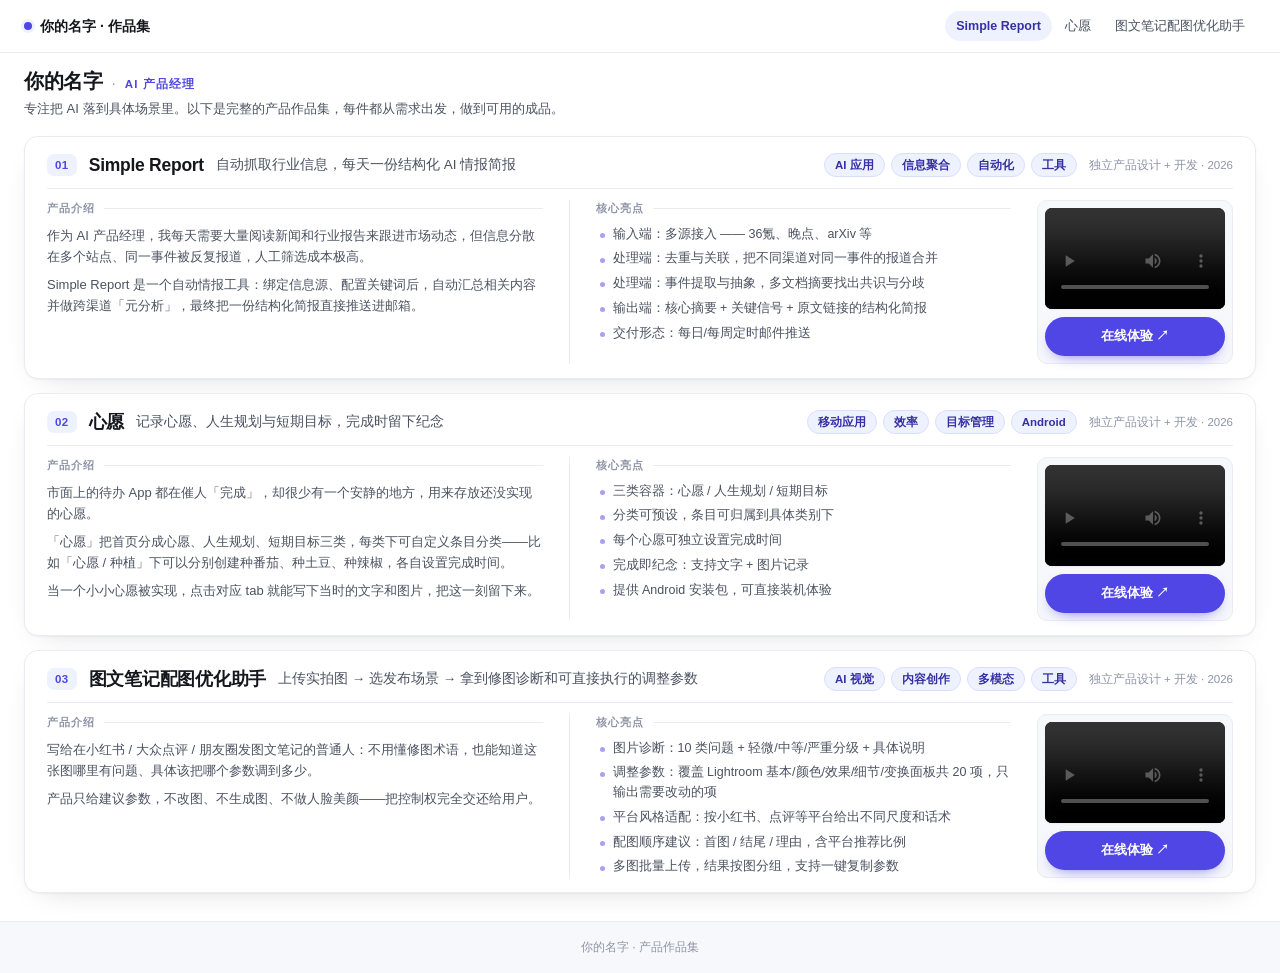
==== index.html @ d0cb6675 "作品集：三产品的介绍/演示视频/体验入口 + Windows 静态服务" ====
<!DOCTYPE html>
<html lang="zh-CN">
<head>
<meta charset="UTF-8">
<meta name="viewport" content="width=device-width, initial-scale=1.0">
<title>产品作品集</title>
<meta name="description" content="AI 产品经理作品集 —— 产品介绍、演示视频与体验入口">
<link rel="stylesheet" href="assets/css/style.css">
</head>
<body>

<!-- ============ 顶部导航 ============ -->
<header class="topbar">
  <div class="wrap topbar-inner">
    <a class="brand" href="#top"><span class="brand-dot"></span><span id="brandName">作品集</span></a>
    <nav class="nav" id="nav"></nav>
  </div>
</header>

<!-- ============ 个人简介（压缩成一条） ============ -->
<section class="hero" id="top">
  <div class="wrap">
    <div class="hero-line">
      <h1 class="hero-name" id="heroName"></h1>
      <span class="hero-title-sep" id="heroTitleSep" hidden>·</span>
      <span class="hero-kicker" id="heroTitle"></span>
      <span class="hero-meta" id="heroMeta"></span>
    </div>
    <p class="hero-bio" id="heroBio"></p>
    <p class="hero-hint" id="heroHint"></p>
  </div>
</section>

<!-- ============ 产品列表 ============ -->
<main class="wrap products" id="products"></main>

<footer class="footer">
  <div class="wrap">
    <p id="footerText"></p>
  </div>
</footer>

<!-- 数据与渲染 -->
<script src="data/products.js"></script>
<script src="assets/js/render.js"></script>
</body>
</html>
---- assets/css/style.css ----
/* ============================================================
   产品作品集 —— 样式
   布局：每个产品一行，行内三列并排（产品介绍 / 核心亮点 / 视频+入口）
   主色调整：改 --accent 即可换主题色
   整页疏密：改 --video-w（视频列宽）最有效
   ============================================================ */

:root {
  --accent: #4f46e5;
  --accent-soft: #eef2ff;
  --accent-dark: #3730a3;
  --accent-line: #d9dffb;

  --ink: #15171c;
  --ink-2: #4b5260;
  --ink-3: #8d94a5;
  --line: #eaecf2;
  --bg: #fff;
  --bg-2: #f7f8fb;

  --radius: 14px;
  --radius-sm: 10px;
  --shadow: 0 1px 2px rgba(16,18,24,.04), 0 10px 30px -18px rgba(16,18,24,.22);
  --shadow-sm: 0 1px 2px rgba(16,18,24,.05);

  --maxw: 1320px;
  --video-w: 196px;        /* 视频列宽：决定整页高度，调小=更矮 */
}

* { box-sizing: border-box; }

html { scroll-behavior: smooth; scroll-padding-top: 70px; }

body {
  margin: 0;
  background: var(--bg);
  color: var(--ink);
  font-family: -apple-system, BlinkMacSystemFont, "PingFang SC", "Hiragino Sans GB",
               "Microsoft YaHei", "Segoe UI", Roboto, "Helvetica Neue", Arial, sans-serif;
  font-size: 14px;
  line-height: 1.6;
  -webkit-font-smoothing: antialiased;
  text-rendering: optimizeLegibility;
}

.wrap { max-width: var(--maxw); margin: 0 auto; padding: 0 24px; }
a { color: inherit; }

/* ---------------- 顶部导航 ---------------- */
.topbar {
  position: sticky; top: 0; z-index: 50;
  background: rgba(255,255,255,.88);
  backdrop-filter: saturate(180%) blur(14px);
  border-bottom: 1px solid var(--line);
}
.topbar-inner { display: flex; align-items: center; gap: 16px; height: 52px; }
.brand {
  display: flex; align-items: center; gap: 8px;
  font-weight: 700; font-size: 14px; text-decoration: none; flex: none;
}
.brand-dot {
  width: 8px; height: 8px; border-radius: 50%;
  background: var(--accent); box-shadow: 0 0 0 3px var(--accent-soft);
}
.nav { display: flex; gap: 2px; overflow-x: auto; margin-left: auto; scrollbar-width: none; }
.nav::-webkit-scrollbar { display: none; }
.nav a {
  flex: none; text-decoration: none; font-size: 12.5px; color: var(--ink-2);
  padding: 5px 11px; border-radius: 999px; white-space: nowrap;
  transition: background .18s, color .18s;
}
.nav a:hover { background: var(--bg-2); color: var(--ink); }
.nav a.active { background: var(--accent-soft); color: var(--accent-dark); font-weight: 600; }

/* ---------------- 个人简介 ---------------- */
.hero { padding: 12px 0 2px; }
.hero-line { display: flex; align-items: baseline; flex-wrap: wrap; gap: 5px; }
.hero-name {
  margin: 0; display: inline; font-size: 20px; font-weight: 800;
  letter-spacing: -.015em;
}
.hero-title-sep { color: var(--ink-3); margin: 0 4px; }
.hero-kicker {
  margin: 0; font-size: 11.5px; font-weight: 700; letter-spacing: .1em;
  text-transform: uppercase; color: var(--accent); display: inline;
}
.hero-meta { display: inline-flex; flex-wrap: wrap; gap: 6px; margin-left: 10px; }
.hero-meta a, .hero-meta span {
  font-size: 12px; text-decoration: none; color: var(--ink-2);
  border: 1px solid var(--line); border-radius: 999px; padding: 1px 10px; background: #fff;
  transition: border-color .18s, color .18s;
}
.hero-meta a:hover { border-color: var(--accent); color: var(--accent); }
.hero-bio {
  margin: 2px 0 0; font-size: 13px; color: var(--ink-2);
  max-width: 96ch; overflow: hidden; text-overflow: ellipsis; white-space: nowrap;
}
.hero-hint {
  margin: 10px 0 0; font-size: 12px; color: var(--ink-3);
  padding: 7px 11px; background: var(--bg-2); border-radius: var(--radius-sm);
  border-left: 3px solid var(--accent);
}
.hero-hint code { font-size: 11.5px; background: #fff; padding: 0 5px; border-radius: 4px; border: 1px solid var(--line); }

/* ---------------- 产品行 ---------------- */
.products { padding-bottom: 28px; }

.card {
  border: 1px solid var(--line);
  border-radius: var(--radius);
  background: #fff;
  padding: 14px 22px;
  margin-top: 14px;
  box-shadow: var(--shadow);
  transition: border-color .2s, box-shadow .2s;
}
.card:hover { border-color: var(--accent-line); }

/* --- 行首：编号 · 名称 · 一句话 · 标签 · 角色 --- */
.row-head {
  display: flex; align-items: center; gap: 12px; flex-wrap: wrap;
  padding-bottom: 9px; border-bottom: 1px solid var(--line); margin-bottom: 11px;
}
.card-index {
  font-size: 11.5px; font-weight: 700; color: var(--accent);
  background: var(--accent-soft); border-radius: 7px; padding: 2px 8px;
  flex: none; letter-spacing: .04em;
}
.card h2 {
  margin: 0; font-size: 17.5px; font-weight: 750;
  letter-spacing: -.015em; flex: none;
}
.card-tagline {
  margin: 0; font-size: 13.5px; color: var(--ink-2);
  overflow: hidden; text-overflow: ellipsis; white-space: nowrap;
  flex: 1 1 auto; min-width: 0;
}
/* 右上角重点词：保持醒目，一眼可见 */
.tags { display: flex; flex-wrap: wrap; gap: 6px; flex: none; }
.tag {
  font-size: 11.5px; font-weight: 600; color: var(--accent-dark);
  background: var(--accent-soft); border: 1px solid var(--accent-line);
  padding: 2px 10px; border-radius: 999px; white-space: nowrap;
}
.card-role {
  margin: 0; font-size: 11.5px; color: var(--ink-3);
  flex: none; white-space: nowrap;
}

/* --- 行主体：三列等高分栏 --- */
.row-body {
  display: grid;
  grid-template-columns: minmax(0, 1.12fr) minmax(0, 1fr) var(--video-w);
  gap: 26px;
  align-items: stretch;
}

.col { min-width: 0; }
.col-title {
  display: flex; align-items: center; gap: 9px;
  font-size: 10.5px; font-weight: 700; letter-spacing: .1em;
  color: var(--ink-3); text-transform: uppercase; margin: 0 0 8px;
}
.col-title::after { content: ""; flex: 1; height: 1px; background: var(--line); }

/* 列之间的视觉分隔，缓解「满」的感觉 */
.col-points { border-left: 1px solid var(--line); padding-left: 26px; }

.intro p {
  margin: 0 0 7px; font-size: 13px; color: var(--ink-2); line-height: 1.62;
}
.intro p:last-child { margin-bottom: 0; }

.highlights { list-style: none; margin: 0; padding: 0; display: grid; gap: 5px; }
.highlights li {
  position: relative; padding-left: 17px;
  font-size: 12.5px; color: var(--ink-2); line-height: 1.58;
}
.highlights li::before {
  content: ""; position: absolute; left: 4px; top: .66em;
  width: 5px; height: 5px; border-radius: 50%;
  background: var(--accent); opacity: .5;
}

/* --- 第三列：视频 + 入口（做成独立面板，视觉上更清楚） --- */
.col-media {
  display: flex; flex-direction: column; gap: 8px;
  padding: 7px; border-radius: var(--radius-sm);
  background: var(--bg-2); border: 1px solid var(--line);
}
.col-media .entry { margin-top: auto; }

.video-frame {
  position: relative; width: 100%; aspect-ratio: 16 / 9;
  background: #0e1015; border-radius: 7px; overflow: hidden;
  box-shadow: var(--shadow-sm);
}
.video-frame video, .video-frame iframe {
  position: absolute; inset: 0; width: 100%; height: 100%; border: 0; display: block;
}
.video-placeholder {
  display: flex; flex-direction: column; align-items: center; justify-content: center;
  gap: 5px; text-align: center; padding: 10px; aspect-ratio: 16 / 9;
  background: repeating-linear-gradient(45deg, #fff 0 10px, var(--bg-2) 10px 20px);
  border: 1.5px dashed var(--line); border-radius: 7px;
}
.video-placeholder .vp-icon { font-size: 20px; opacity: .4; }
.video-placeholder .vp-title { font-size: 12px; font-weight: 600; color: var(--ink-2); }
.video-placeholder .vp-sub { font-size: 10.5px; color: var(--ink-3); font-family: ui-monospace, Menlo, monospace; }

.entry { display: flex; flex-direction: column; gap: 4px; min-width: 0; }
.btn {
  display: inline-flex; align-items: center; justify-content: center; gap: 6px;
  background: var(--accent); color: #fff; text-decoration: none;
  font-size: 13px; font-weight: 600; padding: 9px 16px; border-radius: 999px;
  transition: background .18s, transform .18s;
  box-shadow: 0 6px 16px -9px var(--accent);
}
.btn:hover { background: var(--accent-dark); transform: translateY(-1px); }
.btn.is-empty {
  background: #fff; color: var(--ink-3); box-shadow: none;
  border: 1.5px dashed var(--line); cursor: not-allowed; font-weight: 500;
}
.btn.is-empty:hover { background: #fff; transform: none; }

/* ---------------- 页脚 ---------------- */
.footer { border-top: 1px solid var(--line); background: var(--bg-2); padding: 16px 0; }
.footer p { margin: 0; font-size: 12px; color: var(--ink-3); text-align: center; }

/* ---------------- 响应式 ---------------- */
/* 中屏：文字列收窄，去掉分隔线压力 */
@media (max-width: 1120px) {
  :root { --video-w: 196px; }
  .row-body { gap: 20px; }
  .col-points { padding-left: 20px; }
}

/* 窄屏：视频面板整行放下面 */
@media (max-width: 880px) {
  .row-body { grid-template-columns: minmax(0, 1fr) minmax(0, 1fr); }
  .col-media { grid-column: 1 / -1; }
  .col-media .entry { margin-top: 0; }
  .col-media { flex-direction: row; align-items: center; gap: 14px; }
  .video-frame, .video-placeholder { flex: 0 0 260px; }
  .col-media .entry { flex: 1; }
}

/* 手机：单列堆叠 */
@media (max-width: 620px) {
  .wrap { padding: 0 16px; }
  .hero { padding: 14px 0 2px; }
  .hero-name { font-size: 19px; }
  .hero-bio { white-space: normal; }
  .card { padding: 14px 16px 16px; margin-top: 12px; }
  .row-body { grid-template-columns: minmax(0, 1fr); gap: 16px; }
  .col-points { border-left: 0; padding-left: 0; border-top: 1px solid var(--line); padding-top: 14px; }
  .card-tagline { white-space: normal; flex-basis: 100%; order: 5; }
  .card h2 { font-size: 16.5px; }
  .col-media { flex-direction: column; align-items: stretch; }
  .video-frame, .video-placeholder { flex: none; }
  .btn { width: 100%; }
}
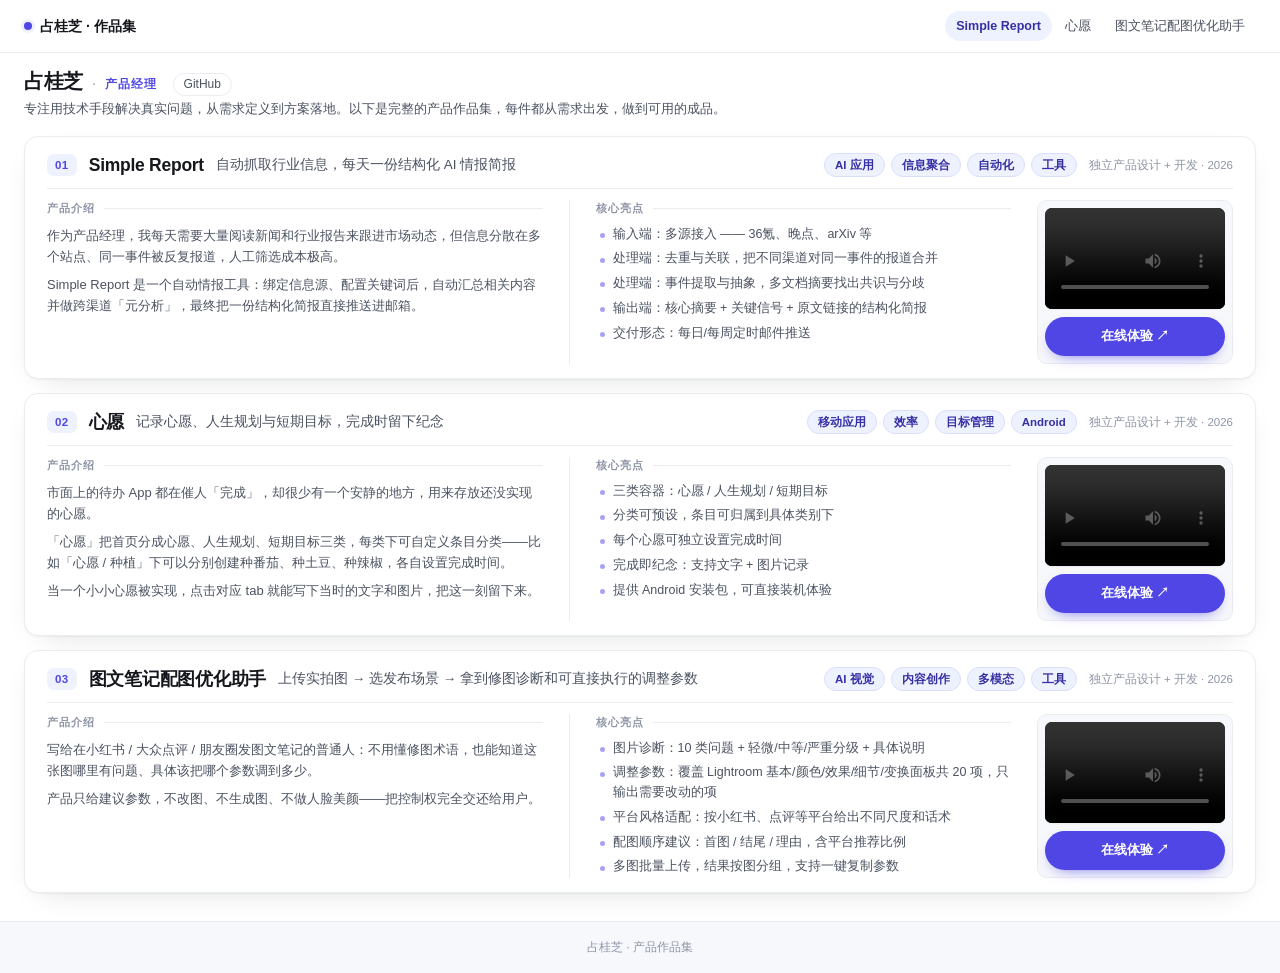
==== commit e535aaae: "去掉 AI 限定，补上 GitHub 链接 - Simple Report 简介：作为 AI 产品经理 -> 作为产品经理 - meta description / og 标签同步更新（影响搜索结果与" ====
--- a/index.html
+++ b/index.html
@@ -4,7 +4,10 @@
 <meta charset="UTF-8">
 <meta name="viewport" content="width=device-width, initial-scale=1.0">
 <title>产品作品集</title>
-<meta name="description" content="AI 产品经理作品集 —— 产品介绍、演示视频与体验入口">
+<meta name="description" content="占桂芝的产品作品集 —— 产品介绍、演示视频与体验入口">
+<meta property="og:type" content="website">
+<meta property="og:title" content="占桂芝 · 产品作品集">
+<meta property="og:description" content="专注用技术手段解决真实问题，从需求定义到方案落地。">
 <link rel="stylesheet" href="assets/css/style.css">
 </head>
 <body>
--- a/assets/css/style.css
+++ b/assets/css/style.css
@@ -93,7 +93,7 @@
 .hero-meta a:hover { border-color: var(--accent); color: var(--accent); }
 .hero-bio {
   margin: 2px 0 0; font-size: 13px; color: var(--ink-2);
-  max-width: 96ch; overflow: hidden; text-overflow: ellipsis; white-space: nowrap;
+  max-width: 100%; overflow: hidden; text-overflow: ellipsis; white-space: nowrap;
 }
 .hero-hint {
   margin: 10px 0 0; font-size: 12px; color: var(--ink-3);
